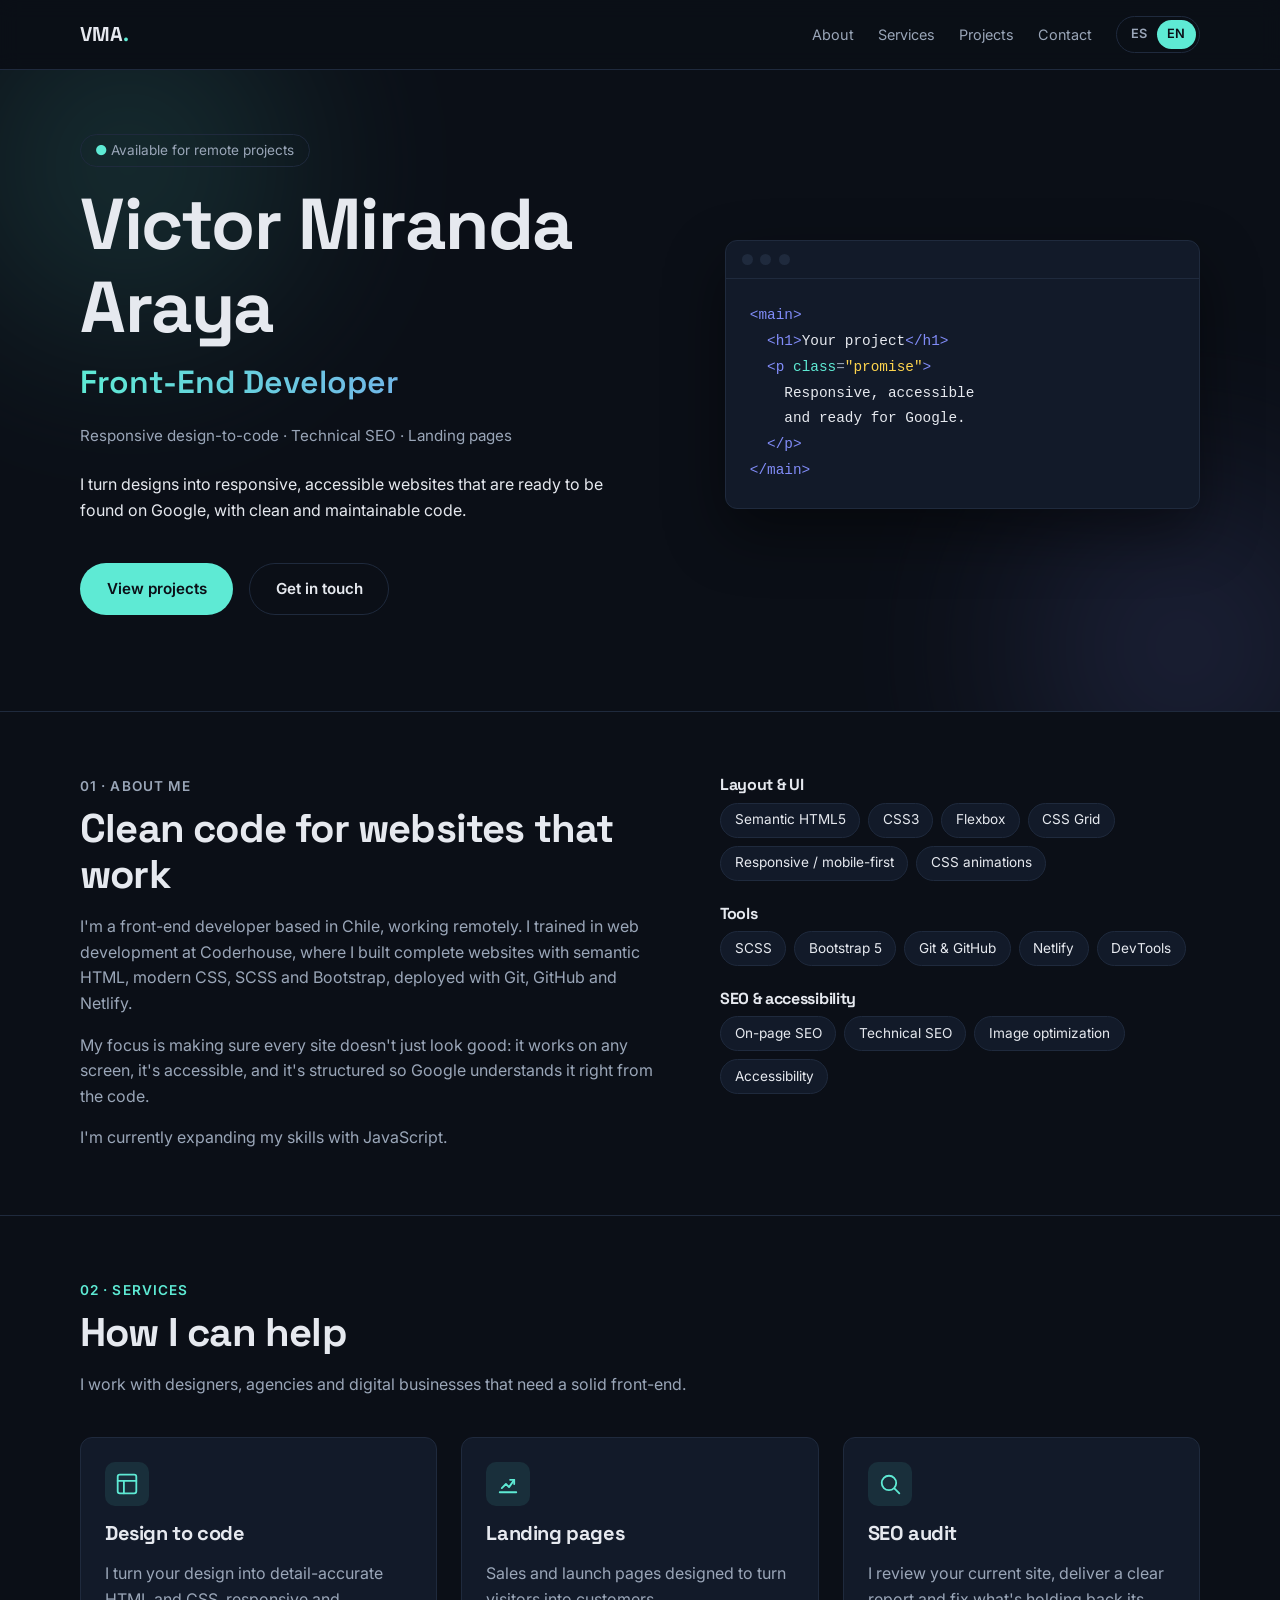
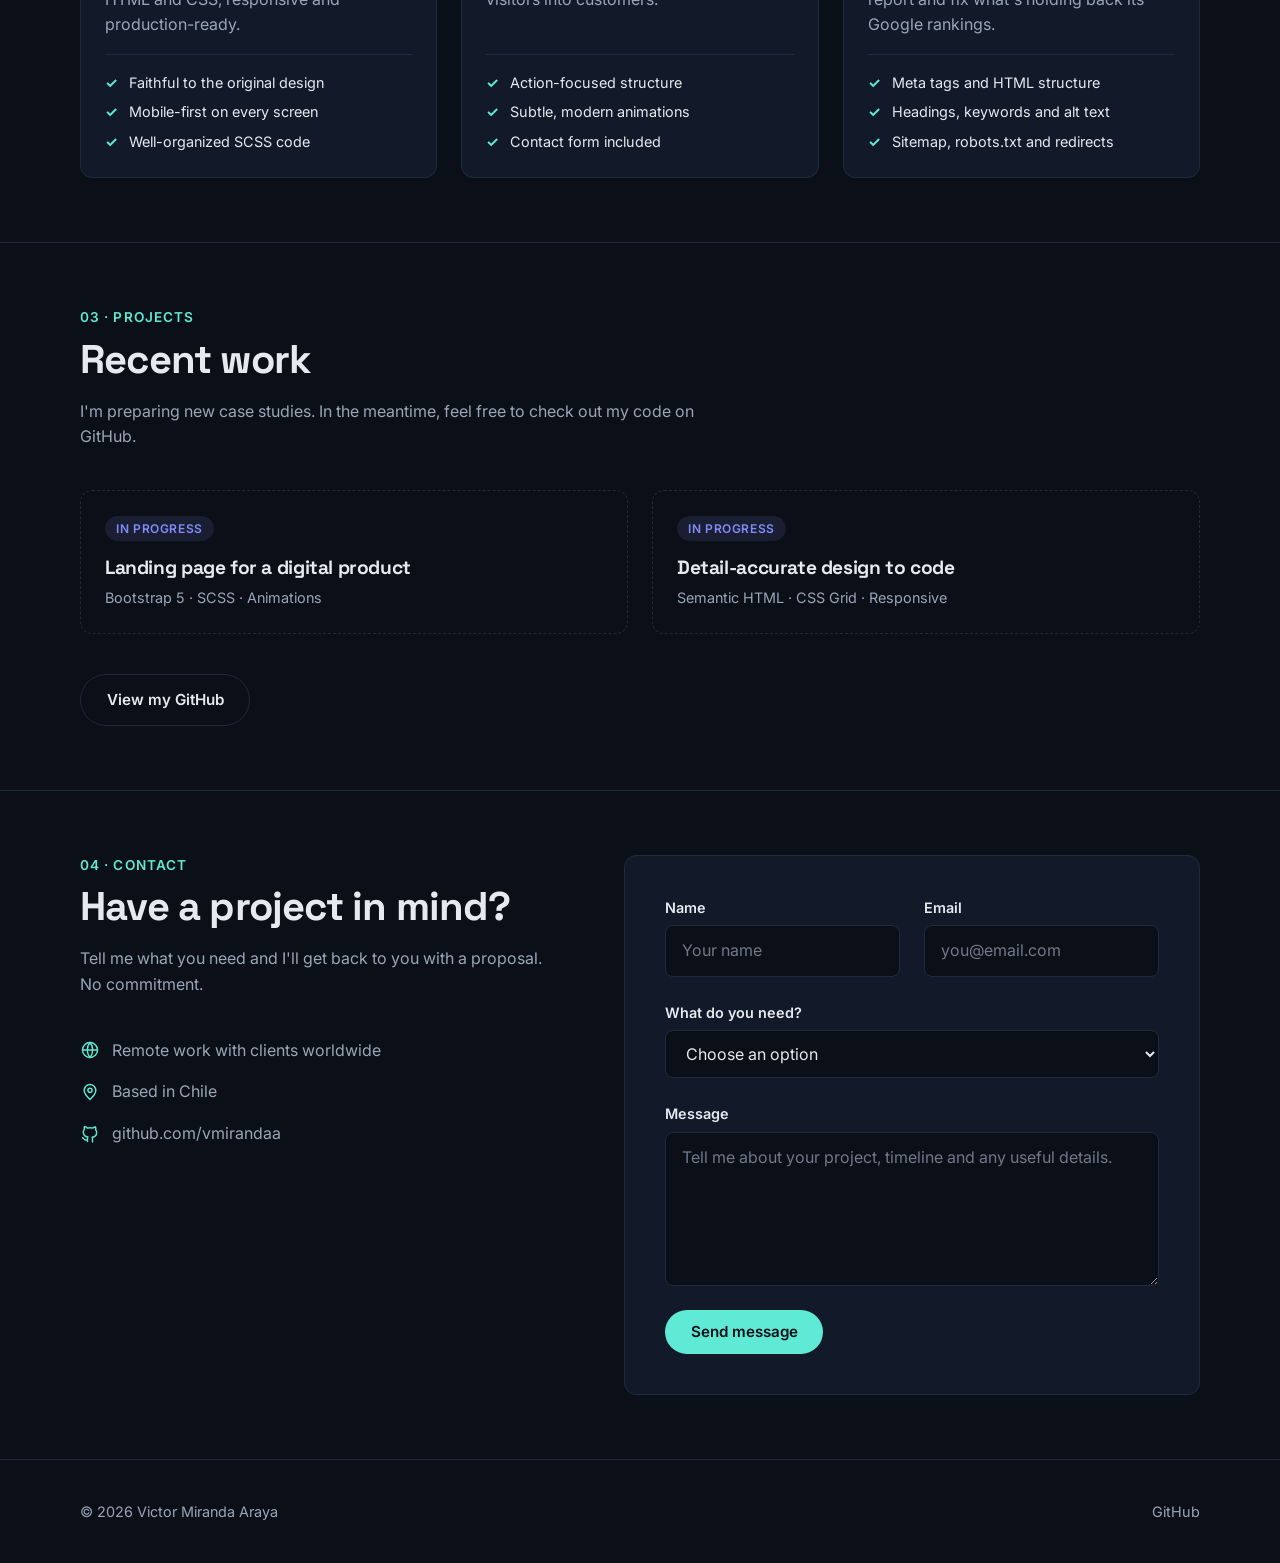
==== en/index.html @ b81e2615 "Agrega versión en inglés con selector de idioma Nueva página /en/ con todo el contenido traducido, s" ====
<!DOCTYPE html>
<html lang="en">
<head>
  <meta charset="UTF-8" />
  <meta name="viewport" content="width=device-width, initial-scale=1.0" />

  <!-- SEO -->
  <title>Victor Miranda Araya | Front-End Developer</title>
  <meta name="description" content="Victor Miranda Araya, front-end developer. Responsive design-to-code, landing pages and technical SEO for accessible websites that are ready to be found on Google." />
  <meta name="author" content="Victor Miranda Araya" />
  <!-- TODO: actualizar la URL cuando el sitio esté publicado en Netlify -->
  <link rel="canonical" href="https://victormiranda.netlify.app/en/" />
  <link rel="alternate" hreflang="es" href="https://victormiranda.netlify.app/" />
  <link rel="alternate" hreflang="en" href="https://victormiranda.netlify.app/en/" />
  <link rel="alternate" hreflang="x-default" href="https://victormiranda.netlify.app/" />

  <!-- Link preview (LinkedIn, WhatsApp, etc.) -->
  <meta property="og:type" content="website" />
  <meta property="og:title" content="Victor Miranda Araya | Front-End Developer" />
  <meta property="og:description" content="Responsive design-to-code, landing pages and technical SEO." />
  <meta property="og:url" content="https://victormiranda.netlify.app/en/" />
  <meta property="og:locale" content="en_US" />
  <meta property="og:locale:alternate" content="es_CL" />

  <meta name="theme-color" content="#0b0f17" />
  <link rel="icon" href="../img/favicon.svg" type="image/svg+xml" />

  <link rel="preconnect" href="https://fonts.googleapis.com" />
  <link rel="preconnect" href="https://fonts.gstatic.com" crossorigin />
  <link href="https://fonts.googleapis.com/css2?family=Inter:wght@400;600&family=Space+Grotesk:wght@600;700&display=swap" rel="stylesheet" />

  <link rel="stylesheet" href="https://unpkg.com/aos@2.3.4/dist/aos.css" />
  <link rel="stylesheet" href="../css/styles.css" />
</head>
<body>

  <header class="header">
    <div class="header__inner">
      <a href="#home" class="header__logo" aria-label="Victor Miranda Araya, back to top">VMA<span>.</span></a>
      <nav aria-label="Main navigation">
        <ul class="nav__list">
          <li><a href="#about" class="nav__link">About</a></li>
          <li><a href="#services" class="nav__link">Services</a></li>
          <li><a href="#projects" class="nav__link">Projects</a></li>
          <li><a href="#contact" class="nav__link">Contact</a></li>
        </ul>
      </nav>
      <div class="lang-switch">
        <a href="../" class="lang-switch__item" hreflang="es" lang="es" aria-label="Versión en español">ES</a>
        <span class="lang-switch__item lang-switch__item--active" aria-current="page">EN</span>
      </div>
    </div>
  </header>

  <main>
    <!-- ===== HERO ===== -->
    <section class="hero" id="home">
      <div class="hero__inner">
        <div class="hero__content">
          <p class="hero__eyebrow"><span>●</span> Available for remote projects</p>
          <h1 class="hero__title">Victor Miranda Araya</h1>
          <p class="hero__role">Front-End Developer</p>
          <p class="hero__specialties">Responsive design-to-code · Technical SEO · Landing pages</p>
          <div>
            <p class="hero__text">I turn designs into responsive, accessible websites that are ready to be found on Google, with clean and maintainable code.</p>
            <div class="hero__actions">
              <a href="#projects" class="btn btn--primary">View projects</a>
              <a href="#contact" class="btn btn--outline">Get in touch</a>
            </div>
          </div>
        </div>

        <div class="code-card" aria-hidden="true">
          <div class="code-card__bar"><span></span><span></span><span></span></div>
<pre><code><span class="tag">&lt;main&gt;</span>
  <span class="tag">&lt;h1&gt;</span><span class="txt">Your project</span><span class="tag">&lt;/h1&gt;</span>
  <span class="tag">&lt;p</span> <span class="attr">class</span>=<span class="str">"promise"</span><span class="tag">&gt;</span>
    <span class="txt">Responsive, accessible</span>
    <span class="txt">and ready for Google.</span>
  <span class="tag">&lt;/p&gt;</span>
<span class="tag">&lt;/main&gt;</span></code></pre>
        </div>
      </div>
    </section>

    <!-- ===== ABOUT ===== -->
    <section class="section" id="about">
      <div class="section__inner about">
        <div class="about__text">
          <p class="section__label" data-aos="fade-up">01 · About me</p>
          <h2 class="section__title" data-aos="fade-up">Clean code for websites that work</h2>
          <div data-aos="fade-up" data-aos-delay="100">
            <p>I'm a front-end developer based in Chile, working remotely. I trained in web development at Coderhouse, where I built complete websites with semantic HTML, modern CSS, SCSS and Bootstrap, deployed with Git, GitHub and Netlify.</p>
            <p>My focus is making sure every site doesn't just look good: it works on any screen, it's accessible, and it's structured so Google understands it right from the code.</p>
            <p>I'm currently expanding my skills with JavaScript.</p>
          </div>
        </div>

        <div class="about__skills" data-aos="fade-up" data-aos-delay="200">
          <div class="skill-group">
            <h3 class="skill-group__title">Layout &amp; UI</h3>
            <ul class="skill-group__list">
              <li>Semantic HTML5</li>
              <li>CSS3</li>
              <li>Flexbox</li>
              <li>CSS Grid</li>
              <li>Responsive / mobile-first</li>
              <li>CSS animations</li>
            </ul>
          </div>
          <div class="skill-group">
            <h3 class="skill-group__title">Tools</h3>
            <ul class="skill-group__list">
              <li>SCSS</li>
              <li>Bootstrap 5</li>
              <li>Git &amp; GitHub</li>
              <li>Netlify</li>
              <li>DevTools</li>
            </ul>
          </div>
          <div class="skill-group">
            <h3 class="skill-group__title">SEO &amp; accessibility</h3>
            <ul class="skill-group__list">
              <li>On-page SEO</li>
              <li>Technical SEO</li>
              <li>Image optimization</li>
              <li>Accessibility</li>
            </ul>
          </div>
        </div>
      </div>
    </section>

    <!-- ===== SERVICES ===== -->
    <section class="section" id="services">
      <div class="section__inner">
        <p class="section__label" data-aos="fade-up">02 · Services</p>
        <h2 class="section__title" data-aos="fade-up">How I can help</h2>
        <p class="section__lead" data-aos="fade-up" data-aos-delay="100">I work with designers, agencies and digital businesses that need a solid front-end.</p>

        <div class="services">
          <article class="service-card" data-aos="fade-up" data-aos-delay="100">
            <svg class="service-card__icon" viewBox="0 0 24 24" aria-hidden="true">
              <rect x="3" y="3" width="18" height="18" rx="2" />
              <path d="M3 9h18M9 21V9" />
            </svg>
            <h3 class="service-card__title">Design to code</h3>
            <p class="service-card__text">I turn your design into detail-accurate HTML and CSS, responsive and production-ready.</p>
            <ul class="service-card__list">
              <li>Faithful to the original design</li>
              <li>Mobile-first on every screen</li>
              <li>Well-organized SCSS code</li>
            </ul>
          </article>

          <article class="service-card" data-aos="fade-up" data-aos-delay="200">
            <svg class="service-card__icon" viewBox="0 0 24 24" aria-hidden="true">
              <path d="M4 20h16M6 16l4-4 3 3 5-7" />
              <path d="M14 8h4v4" />
            </svg>
            <h3 class="service-card__title">Landing pages</h3>
            <p class="service-card__text">Sales and launch pages designed to turn visitors into customers.</p>
            <ul class="service-card__list">
              <li>Action-focused structure</li>
              <li>Subtle, modern animations</li>
              <li>Contact form included</li>
            </ul>
          </article>

          <article class="service-card" data-aos="fade-up" data-aos-delay="300">
            <svg class="service-card__icon" viewBox="0 0 24 24" aria-hidden="true">
              <circle cx="11" cy="11" r="7" />
              <path d="M21 21l-4.5-4.5" />
            </svg>
            <h3 class="service-card__title">SEO audit</h3>
            <p class="service-card__text">I review your current site, deliver a clear report and fix what's holding back its Google rankings.</p>
            <ul class="service-card__list">
              <li>Meta tags and HTML structure</li>
              <li>Headings, keywords and alt text</li>
              <li>Sitemap, robots.txt and redirects</li>
            </ul>
          </article>
        </div>
      </div>
    </section>

    <!-- ===== PROJECTS ===== -->
    <section class="section" id="projects">
      <div class="section__inner">
        <p class="section__label" data-aos="fade-up">03 · Projects</p>
        <h2 class="section__title" data-aos="fade-up">Recent work</h2>
        <p class="section__lead" data-aos="fade-up" data-aos-delay="100">I'm preparing new case studies. In the meantime, feel free to check out my code on GitHub.</p>

        <div class="projects">
          <article class="project-card project-card--soon" data-aos="fade-up" data-aos-delay="100">
            <p class="project-card__tag">In progress</p>
            <h3 class="project-card__title">Landing page for a digital product</h3>
            <p class="project-card__text">Bootstrap 5 · SCSS · Animations</p>
          </article>
          <article class="project-card project-card--soon" data-aos="fade-up" data-aos-delay="200">
            <p class="project-card__tag">In progress</p>
            <h3 class="project-card__title">Detail-accurate design to code</h3>
            <p class="project-card__text">Semantic HTML · CSS Grid · Responsive</p>
          </article>
        </div>

        <a href="https://github.com/vmirandaa" class="btn btn--outline projects__cta" target="_blank" rel="noopener noreferrer" data-aos="fade-up">View my GitHub</a>
      </div>
    </section>

    <!-- ===== CONTACT ===== -->
    <section class="section" id="contact">
      <div class="section__inner contact">
        <div class="contact__info">
          <p class="section__label" data-aos="fade-up">04 · Contact</p>
          <h2 class="section__title" data-aos="fade-up">Have a project in mind?</h2>
          <p class="section__lead" data-aos="fade-up" data-aos-delay="100">Tell me what you need and I'll get back to you with a proposal. No commitment.</p>

          <ul class="contact__details" data-aos="fade-up" data-aos-delay="200">
            <li>
              <svg viewBox="0 0 24 24" aria-hidden="true"><circle cx="12" cy="12" r="9" /><path d="M3 12h18M12 3a14 14 0 0 1 0 18M12 3a14 14 0 0 0 0 18" /></svg>
              <span>Remote work with clients worldwide</span>
            </li>
            <li>
              <svg viewBox="0 0 24 24" aria-hidden="true"><path d="M12 21s-7-6.2-7-11a7 7 0 0 1 14 0c0 4.8-7 11-7 11z" /><circle cx="12" cy="10" r="2.5" /></svg>
              <span>Based in Chile</span>
            </li>
            <li>
              <svg viewBox="0 0 24 24" aria-hidden="true"><path d="M9 19c-4 1.5-4-2-6-2.5m12 5v-3.5c0-1 .1-1.4-.5-2 2.8-.3 5.5-1.4 5.5-6a4.6 4.6 0 0 0-1.3-3.2 4.2 4.2 0 0 0-.1-3.2s-1.1-.3-3.5 1.3a12 12 0 0 0-6.2 0C6.5 2.8 5.4 3.1 5.4 3.1a4.2 4.2 0 0 0-.1 3.2A4.6 4.6 0 0 0 4 9.5c0 4.6 2.7 5.7 5.5 6-.6.6-.6 1.2-.5 2V21" /></svg>
              <a href="https://github.com/vmirandaa" target="_blank" rel="noopener noreferrer">github.com/vmirandaa</a>
            </li>
          </ul>
        </div>

        <!-- Mismo formulario de Formspree; el asunto indica que viene de la versión en inglés -->
        <form class="contact-form" action="https://formspree.io/f/mbgoowod" method="post" data-aos="fade-up" data-aos-delay="200">
          <input type="hidden" name="_subject" value="New message from portfolio (EN)" />
          <input type="text" name="_gotcha" class="contact-form__trap" tabindex="-1" autocomplete="off" aria-hidden="true" />

          <div class="contact-form__row">
            <div class="contact-form__field">
              <label for="name">Name</label>
              <input type="text" id="name" name="name" autocomplete="name" placeholder="Your name" required />
            </div>
            <div class="contact-form__field">
              <label for="email">Email</label>
              <input type="email" id="email" name="email" autocomplete="email" placeholder="you@email.com" required />
            </div>
          </div>

          <div class="contact-form__field">
            <label for="service">What do you need?</label>
            <select id="service" name="service" required>
              <option value="" disabled selected>Choose an option</option>
              <option>Design to code</option>
              <option>Landing page</option>
              <option>SEO audit</option>
              <option>Other</option>
            </select>
          </div>

          <div class="contact-form__field">
            <label for="message">Message</label>
            <textarea id="message" name="message" rows="5" placeholder="Tell me about your project, timeline and any useful details." required></textarea>
          </div>

          <button type="submit" class="btn btn--primary contact-form__submit">Send message</button>
        </form>
      </div>
    </section>
  </main>

  <footer class="footer">
    <div class="footer__inner">
      <p>&copy; 2026 Victor Miranda Araya</p>
      <a href="https://github.com/vmirandaa" class="footer__link" target="_blank" rel="noopener noreferrer">GitHub</a>
    </div>
  </footer>

  <script src="https://unpkg.com/aos@2.3.4/dist/aos.js"></script>
  <script>
    AOS.init({ once: true, duration: 600, easing: 'ease-out' });
  </script>
</body>
</html>
---- css/styles.css ----
@charset "UTF-8";
*,
*::before,
*::after {
  margin: 0;
  padding: 0;
  box-sizing: border-box;
}

html {
  scroll-behavior: smooth;
  scroll-padding-top: 5rem;
}

body {
  font-family: "Inter", system-ui, sans-serif;
  font-size: 1rem;
  line-height: 1.6;
  color: #e6e9ef;
  background-color: #0b0f17;
  -webkit-font-smoothing: antialiased;
}

h1,
h2,
h3 {
  font-family: "Space Grotesk", system-ui, sans-serif;
  line-height: 1.15;
  letter-spacing: -0.02em;
}

img,
svg {
  display: block;
  max-width: 100%;
}

a {
  color: inherit;
  text-decoration: none;
}

:focus-visible {
  outline: 2px solid #5eead4;
  outline-offset: 3px;
  border-radius: 4px;
}

.container {
  width: min(100% - 2rem, 1120px);
  margin-inline: auto;
}

.visually-hidden {
  position: absolute;
  width: 1px;
  height: 1px;
  overflow: hidden;
  clip: rect(0 0 0 0);
  white-space: nowrap;
}

.btn {
  display: inline-block;
  padding: 0.8rem 1.6rem;
  border-radius: 999px;
  font-weight: 600;
  font-size: 0.95rem;
  border: 1px solid transparent;
  transition: transform 250ms ease-out, background-color 250ms ease-out, border-color 250ms ease-out, box-shadow 250ms ease-out;
}
.btn:hover, .btn:focus-visible {
  transform: translateY(-2px);
}
.btn:active {
  transform: translateY(0);
}
.btn--primary {
  background-color: #5eead4;
  color: #0b0f17;
}
.btn--primary:hover, .btn--primary:focus-visible {
  box-shadow: 0 8px 24px rgba(94, 234, 212, 0.25);
}
.btn--outline {
  border-color: #1f2a3d;
  color: #e6e9ef;
}
.btn--outline:hover, .btn--outline:focus-visible {
  border-color: #5eead4;
}

@media (prefers-reduced-motion: reduce) {
  *,
  *::before,
  *::after {
    animation-duration: 0.01ms !important;
    animation-iteration-count: 1 !important;
    transition-duration: 0.01ms !important;
    scroll-behavior: auto !important;
  }
}
.header {
  position: sticky;
  top: 0;
  z-index: 10;
  background-color: rgba(11, 15, 23, 0.8);
  backdrop-filter: blur(10px);
  border-bottom: 1px solid #1f2a3d;
}
.header__inner {
  width: min(100% - 2rem, 1120px);
  margin-inline: auto;
  display: flex;
  flex-wrap: wrap;
  justify-content: space-between;
  align-items: center;
  gap: 0.5rem 1.5rem;
  padding-block: 1rem;
}
.header__logo {
  font-family: "Space Grotesk", system-ui, sans-serif;
  font-weight: 700;
  font-size: 1.25rem;
}
.header__logo span {
  color: #5eead4;
}

.header__inner > nav {
  order: 3;
  flex-basis: 100%;
}
@media (min-width: 768px) {
  .header__inner > nav {
    order: 2;
    flex-basis: auto;
    margin-left: auto;
  }
}

.lang-switch {
  order: 2;
  display: flex;
  padding: 0.2rem;
  border: 1px solid #1f2a3d;
  border-radius: 999px;
  font-size: 0.8rem;
  font-weight: 600;
}
@media (min-width: 768px) {
  .lang-switch {
    order: 3;
  }
}
.lang-switch__item {
  padding: 0.25rem 0.65rem;
  border-radius: 999px;
  color: #9aa6b8;
  transition: color 250ms ease-out, background-color 250ms ease-out;
}
.lang-switch__item:hover, .lang-switch__item:focus-visible {
  color: #e6e9ef;
}
.lang-switch__item--active {
  background-color: #5eead4;
  color: #0b0f17;
}
.lang-switch__item--active:hover {
  color: #0b0f17;
}

.nav__list {
  display: flex;
  flex-wrap: wrap;
  gap: 0.5rem 1.5rem;
  list-style: none;
}
.nav__link {
  font-size: 0.9rem;
  color: #9aa6b8;
  transition: color 250ms ease-out;
}
.nav__link:hover, .nav__link:focus-visible {
  color: #e6e9ef;
}

.hero {
  position: relative;
  overflow: hidden;
  padding-block: 4rem 6rem;
}
.hero::before, .hero::after {
  content: "";
  position: absolute;
  z-index: -1;
  width: 32rem;
  height: 32rem;
  border-radius: 50%;
  filter: blur(80px);
  opacity: 0.18;
  animation: float 14s ease-in-out infinite;
}
.hero::before {
  top: -10rem;
  left: -8rem;
  background: radial-gradient(circle, #5eead4, transparent 70%);
}
.hero::after {
  bottom: -12rem;
  right: -10rem;
  background: radial-gradient(circle, #818cf8, transparent 70%);
  animation-delay: -7s;
}
.hero__inner {
  width: min(100% - 2rem, 1120px);
  margin-inline: auto;
  display: grid;
  gap: 2.5rem;
  align-items: center;
}
@media (min-width: 1024px) {
  .hero__inner {
    grid-template-columns: 1.1fr 0.9fr;
    gap: 4rem;
  }
}
.hero__content > * {
  opacity: 0;
  animation: fade-in-up 600ms ease-out forwards;
}
.hero__content > *:nth-child(1) {
  animation-delay: 100ms;
}
.hero__content > *:nth-child(2) {
  animation-delay: 200ms;
}
.hero__content > *:nth-child(3) {
  animation-delay: 300ms;
}
.hero__content > *:nth-child(4) {
  animation-delay: 400ms;
}
.hero__content > *:nth-child(5) {
  animation-delay: 500ms;
}
.hero__eyebrow {
  display: inline-block;
  margin-bottom: 1rem;
  padding: 0.3rem 0.9rem;
  border: 1px solid #1f2a3d;
  border-radius: 999px;
  font-size: 0.85rem;
  color: #9aa6b8;
}
.hero__eyebrow span {
  color: #5eead4;
}
.hero__title {
  font-size: clamp(2.75rem, 8vw, 4.5rem);
  margin-bottom: 0.5rem;
}
.hero__role {
  font-family: "Space Grotesk", system-ui, sans-serif;
  font-size: clamp(1.4rem, 4vw, 2rem);
  font-weight: 600;
  margin-bottom: 1rem;
  background: linear-gradient(90deg, #5eead4, #818cf8);
  -webkit-background-clip: text;
  background-clip: text;
  color: transparent;
}
.hero__specialties {
  font-size: 0.95rem;
  color: #9aa6b8;
  margin-bottom: 1.5rem;
}
.hero__text {
  max-width: 34rem;
  margin-bottom: 2.5rem;
}
.hero__actions {
  display: flex;
  flex-wrap: wrap;
  gap: 1rem;
}

.code-card {
  background-color: #121a29;
  border: 1px solid #1f2a3d;
  border-radius: 12px;
  box-shadow: 0 24px 60px rgba(0, 0, 0, 0.45);
  overflow: hidden;
  opacity: 0;
  animation: fade-in-up 700ms ease-out 500ms forwards;
  transition: transform 400ms ease-out;
}
@media (min-width: 1024px) {
  .code-card {
    transform: perspective(1000px) rotateY(-8deg);
  }
  .code-card:hover {
    transform: perspective(1000px) rotateY(0deg);
  }
}
.code-card__bar {
  display: flex;
  gap: 0.45rem;
  padding: 0.8rem 1rem;
  border-bottom: 1px solid #1f2a3d;
}
.code-card__bar span {
  width: 0.7rem;
  height: 0.7rem;
  border-radius: 50%;
  background-color: #1f2a3d;
}
.code-card pre {
  padding: 1.5rem;
  overflow-x: auto;
  font-family: "Consolas", "Courier New", monospace;
  font-size: 0.9rem;
  line-height: 1.8;
  color: #9aa6b8;
}
.code-card .tag {
  color: #818cf8;
}
.code-card .attr {
  color: #5eead4;
}
.code-card .str {
  color: #fcd34d;
}
.code-card .txt {
  color: #e6e9ef;
}

@keyframes fade-in-up {
  from {
    opacity: 0;
    transform: translateY(20px);
  }
  to {
    opacity: 1;
    transform: translateY(0);
  }
}
@keyframes float {
  0%, 100% {
    transform: translate(0, 0);
  }
  50% {
    transform: translate(3rem, 2rem);
  }
}
.section {
  padding-block: 4rem;
  border-top: 1px solid #1f2a3d;
}
.section__inner {
  width: min(100% - 2rem, 1120px);
  margin-inline: auto;
}
.section__label {
  font-size: 0.85rem;
  font-weight: 600;
  letter-spacing: 0.08em;
  text-transform: uppercase;
  color: #5eead4;
  margin-bottom: 0.5rem;
}
.section__title {
  font-size: clamp(1.75rem, 5vw, 2.5rem);
  margin-bottom: 1rem;
}
.section__lead {
  color: #9aa6b8;
  max-width: 40rem;
}

.about {
  display: grid;
  gap: 2.5rem;
}
@media (min-width: 1024px) {
  .about {
    grid-template-columns: 1.2fr 1fr;
    gap: 4rem;
    align-items: start;
  }
}
.about__text p {
  color: #9aa6b8;
  max-width: 38rem;
}
.about__text p + p {
  margin-top: 1rem;
}
.about__skills {
  display: grid;
  gap: 1.5rem;
}

.skill-group__title {
  font-size: 1rem;
  margin-bottom: 0.5rem;
}
.skill-group__list {
  display: flex;
  flex-wrap: wrap;
  gap: 0.5rem;
  list-style: none;
}
.skill-group__list li {
  padding: 0.35rem 0.85rem;
  font-size: 0.85rem;
  background-color: #121a29;
  border: 1px solid #1f2a3d;
  border-radius: 999px;
  transition: border-color 250ms ease-out, color 250ms ease-out;
}
.skill-group__list li:hover {
  border-color: #5eead4;
  color: #5eead4;
}

.services {
  display: grid;
  grid-template-columns: repeat(auto-fit, minmax(min(100%, 300px), 1fr));
  gap: 1.5rem;
  margin-top: 2.5rem;
}

.service-card {
  display: flex;
  flex-direction: column;
  gap: 1rem;
  padding: 1.5rem;
  background-color: #121a29;
  border: 1px solid #1f2a3d;
  border-radius: 12px;
  transition: transform 250ms ease-out, border-color 250ms ease-out, box-shadow 250ms ease-out;
}
.service-card:hover {
  transform: translateY(-6px);
  border-color: rgba(94, 234, 212, 0.5);
  box-shadow: 0 16px 40px rgba(0, 0, 0, 0.35);
}
.service-card__icon {
  width: 2.75rem;
  height: 2.75rem;
  padding: 0.6rem;
  border-radius: 10px;
  background-color: rgba(94, 234, 212, 0.1);
  fill: none;
  stroke: #5eead4;
  stroke-width: 1.75;
  stroke-linecap: round;
  stroke-linejoin: round;
}
.service-card__title {
  font-size: 1.25rem;
}
.service-card__text {
  color: #9aa6b8;
}
.service-card__list {
  list-style: none;
  margin-top: auto;
  padding-top: 1rem;
  border-top: 1px solid #1f2a3d;
  font-size: 0.9rem;
}
.service-card__list li {
  position: relative;
  padding-left: 1.5rem;
}
.service-card__list li + li {
  margin-top: 0.4rem;
}
.service-card__list li::before {
  content: "✓";
  position: absolute;
  left: 0;
  color: #5eead4;
  font-weight: 700;
}

.projects {
  display: grid;
  grid-template-columns: repeat(auto-fit, minmax(min(100%, 320px), 1fr));
  gap: 1.5rem;
  margin-top: 2.5rem;
}
.projects__cta {
  margin-top: 2.5rem;
}

.project-card {
  padding: 1.5rem;
  background-color: #121a29;
  border: 1px solid #1f2a3d;
  border-radius: 12px;
}
.project-card--soon {
  background-color: transparent;
  border-style: dashed;
}
.project-card__tag {
  display: inline-block;
  margin-bottom: 1rem;
  padding: 0.2rem 0.7rem;
  font-size: 0.75rem;
  font-weight: 600;
  letter-spacing: 0.05em;
  text-transform: uppercase;
  color: #818cf8;
  background-color: rgba(129, 140, 248, 0.12);
  border-radius: 999px;
}
.project-card__title {
  font-size: 1.2rem;
  margin-bottom: 0.4rem;
}
.project-card__text {
  font-size: 0.9rem;
  color: #9aa6b8;
}

.contact {
  display: grid;
  gap: 2.5rem;
}
@media (min-width: 1024px) {
  .contact {
    grid-template-columns: 1fr 1.2fr;
    gap: 4rem;
    align-items: start;
  }
}
.contact__details {
  list-style: none;
  margin-top: 2.5rem;
  display: grid;
  gap: 1rem;
}
.contact__details li {
  display: flex;
  align-items: center;
  gap: 0.75rem;
  color: #9aa6b8;
}
.contact__details svg {
  flex-shrink: 0;
  width: 1.25rem;
  height: 1.25rem;
  fill: none;
  stroke: #5eead4;
  stroke-width: 1.75;
  stroke-linecap: round;
  stroke-linejoin: round;
}
.contact__details a {
  transition: color 250ms ease-out;
}
.contact__details a:hover, .contact__details a:focus-visible {
  color: #5eead4;
}

.contact-form {
  display: grid;
  gap: 1.5rem;
  padding: 1.5rem;
  background-color: #121a29;
  border: 1px solid #1f2a3d;
  border-radius: 12px;
}
@media (min-width: 768px) {
  .contact-form {
    padding: 2.5rem;
  }
}
.contact-form__row {
  display: grid;
  gap: 1.5rem;
}
@media (min-width: 768px) {
  .contact-form__row {
    grid-template-columns: 1fr 1fr;
  }
}
.contact-form__field {
  display: grid;
  gap: 0.4rem;
}
.contact-form__field label {
  font-size: 0.9rem;
  font-weight: 600;
}
.contact-form__field input,
.contact-form__field select,
.contact-form__field textarea {
  width: 100%;
  padding: 0.75rem 1rem;
  font: inherit;
  color: #e6e9ef;
  background-color: #0b0f17;
  border: 1px solid #1f2a3d;
  border-radius: 8px;
  transition: border-color 250ms ease-out, box-shadow 250ms ease-out;
}
.contact-form__field input::placeholder,
.contact-form__field select::placeholder,
.contact-form__field textarea::placeholder {
  color: rgba(154, 166, 184, 0.7);
}
.contact-form__field input:focus,
.contact-form__field select:focus,
.contact-form__field textarea:focus {
  outline: none;
  border-color: #5eead4;
  box-shadow: 0 0 0 3px rgba(94, 234, 212, 0.2);
}
.contact-form__field input:user-invalid,
.contact-form__field select:user-invalid,
.contact-form__field textarea:user-invalid {
  border-color: #f87171;
}
.contact-form__field select {
  cursor: pointer;
}
.contact-form__field textarea {
  resize: vertical;
  min-height: 8rem;
}
.contact-form__submit {
  justify-self: start;
  border: none;
  cursor: pointer;
  font-family: inherit;
}
.contact-form__trap {
  position: absolute;
  left: -9999px;
}

.footer {
  border-top: 1px solid #1f2a3d;
  padding-block: 2.5rem;
}
.footer__inner {
  width: min(100% - 2rem, 1120px);
  margin-inline: auto;
  display: flex;
  flex-direction: column;
  align-items: center;
  gap: 1rem;
  text-align: center;
  font-size: 0.9rem;
  color: #9aa6b8;
}
@media (min-width: 768px) {
  .footer__inner {
    flex-direction: row;
    justify-content: space-between;
  }
}
.footer__link {
  transition: color 250ms ease-out;
}
.footer__link:hover, .footer__link:focus-visible {
  color: #5eead4;
}
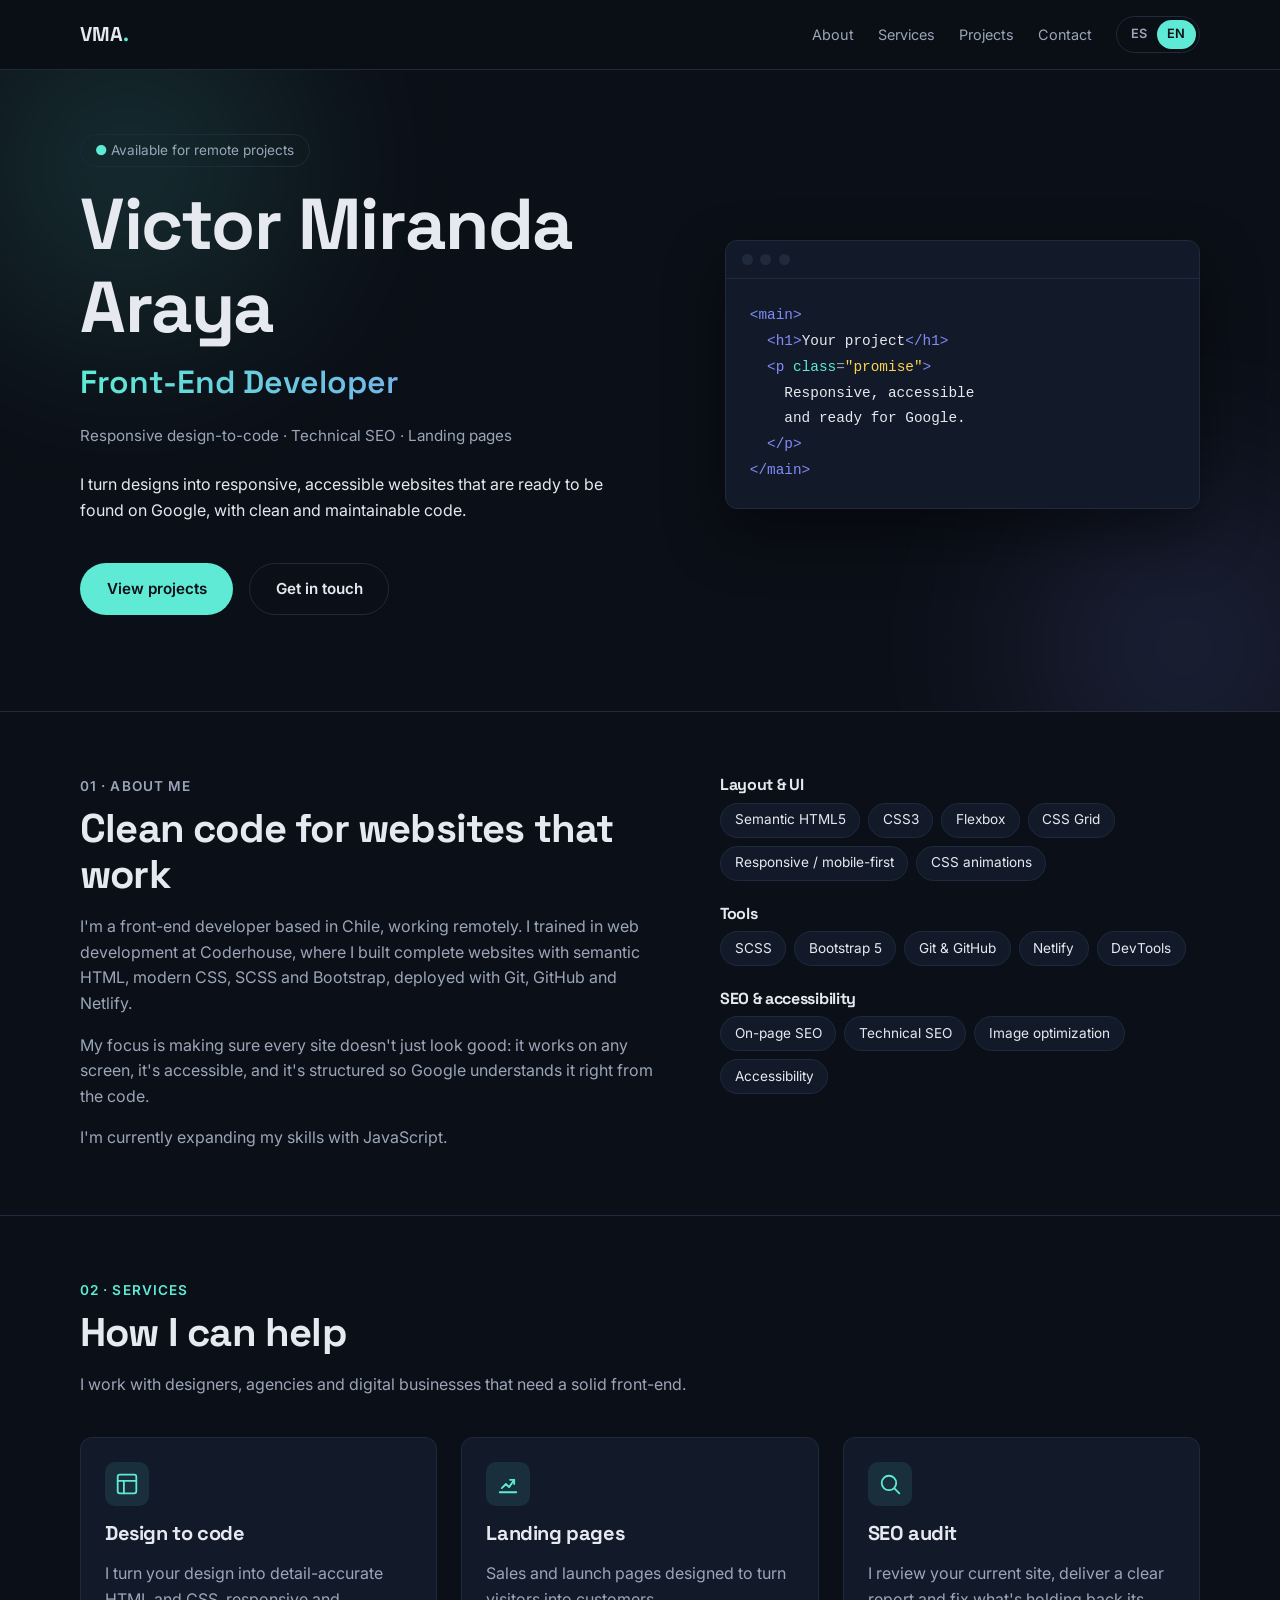
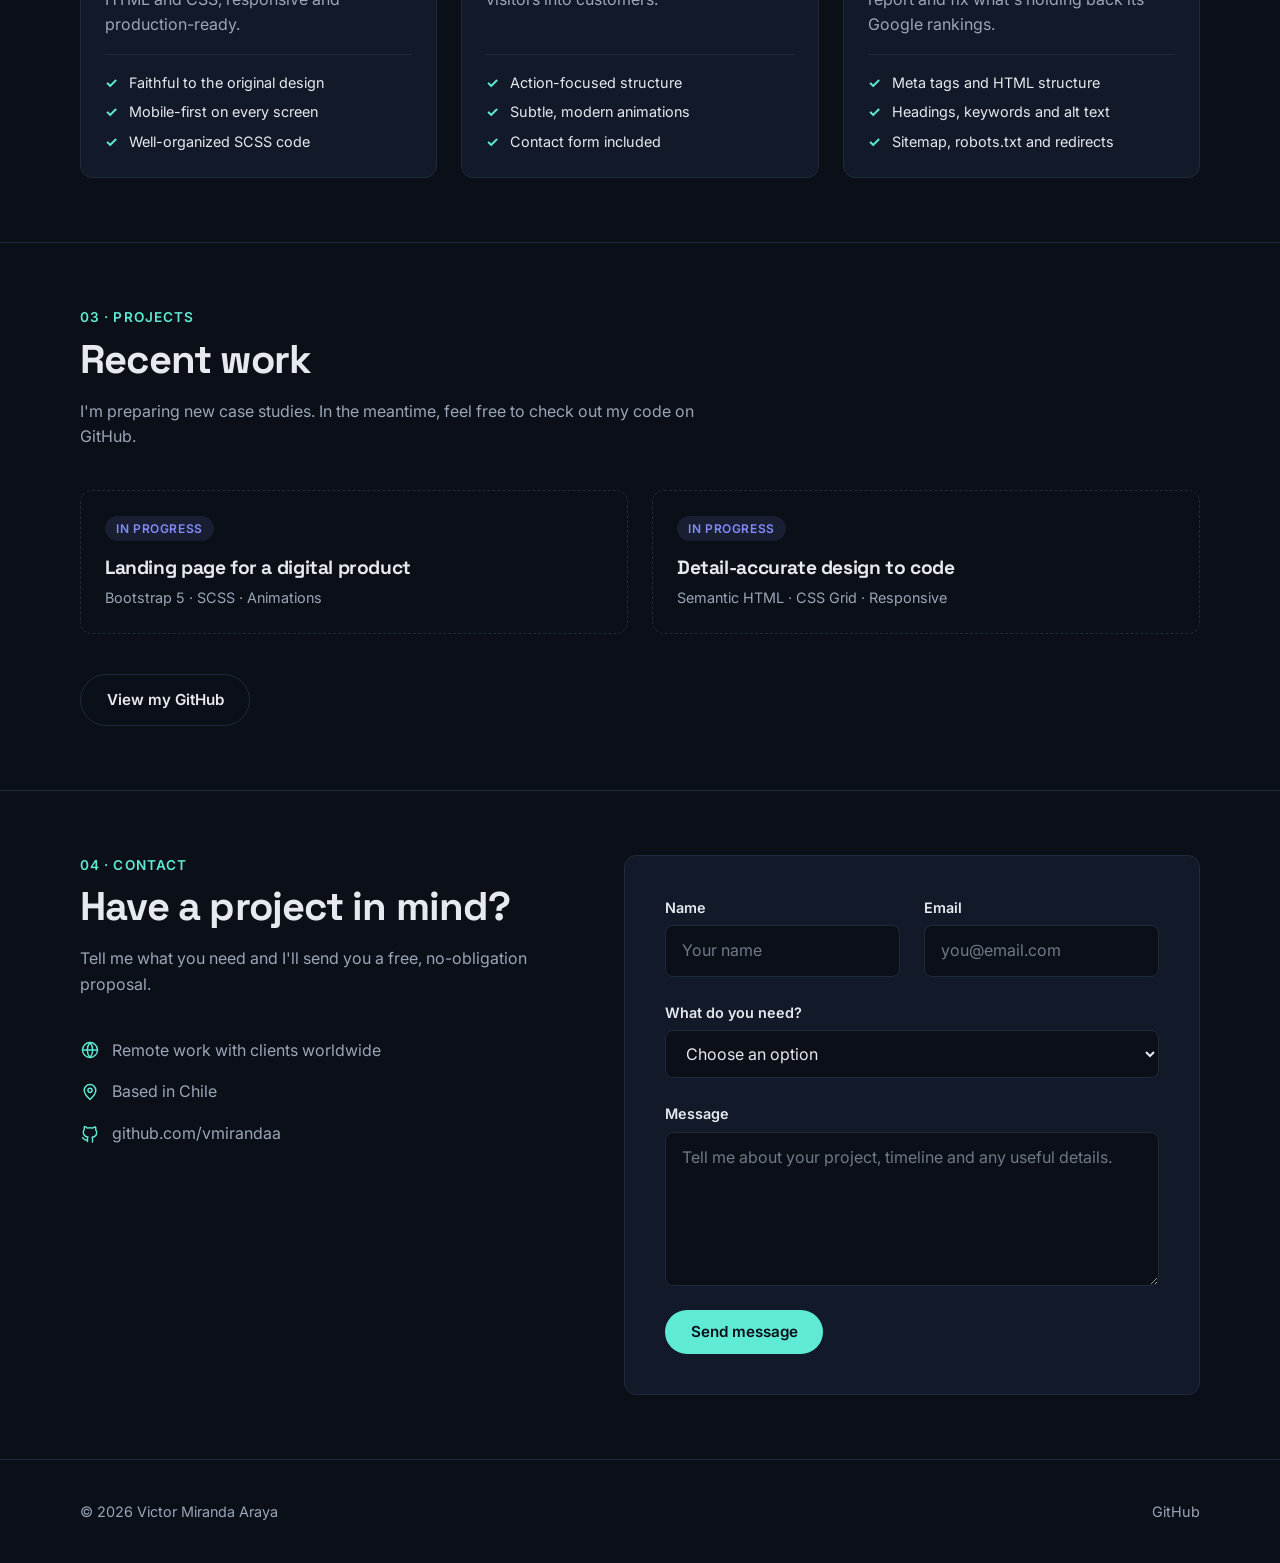
==== commit da1051f1: "Mejora redacción del texto de contacto en inglés Co-Authored-By: Claude Opus 5.5 <noreply@anthropic." ====
--- a/en/index.html
+++ b/en/index.html
@@ -214,7 +214,7 @@
         <div class="contact__info">
           <p class="section__label" data-aos="fade-up">04 · Contact</p>
           <h2 class="section__title" data-aos="fade-up">Have a project in mind?</h2>
-          <p class="section__lead" data-aos="fade-up" data-aos-delay="100">Tell me what you need and I'll get back to you with a proposal. No commitment.</p>
+          <p class="section__lead" data-aos="fade-up" data-aos-delay="100">Tell me what you need and I'll send you a free, no-obligation proposal.</p>
 
           <ul class="contact__details" data-aos="fade-up" data-aos-delay="200">
             <li>
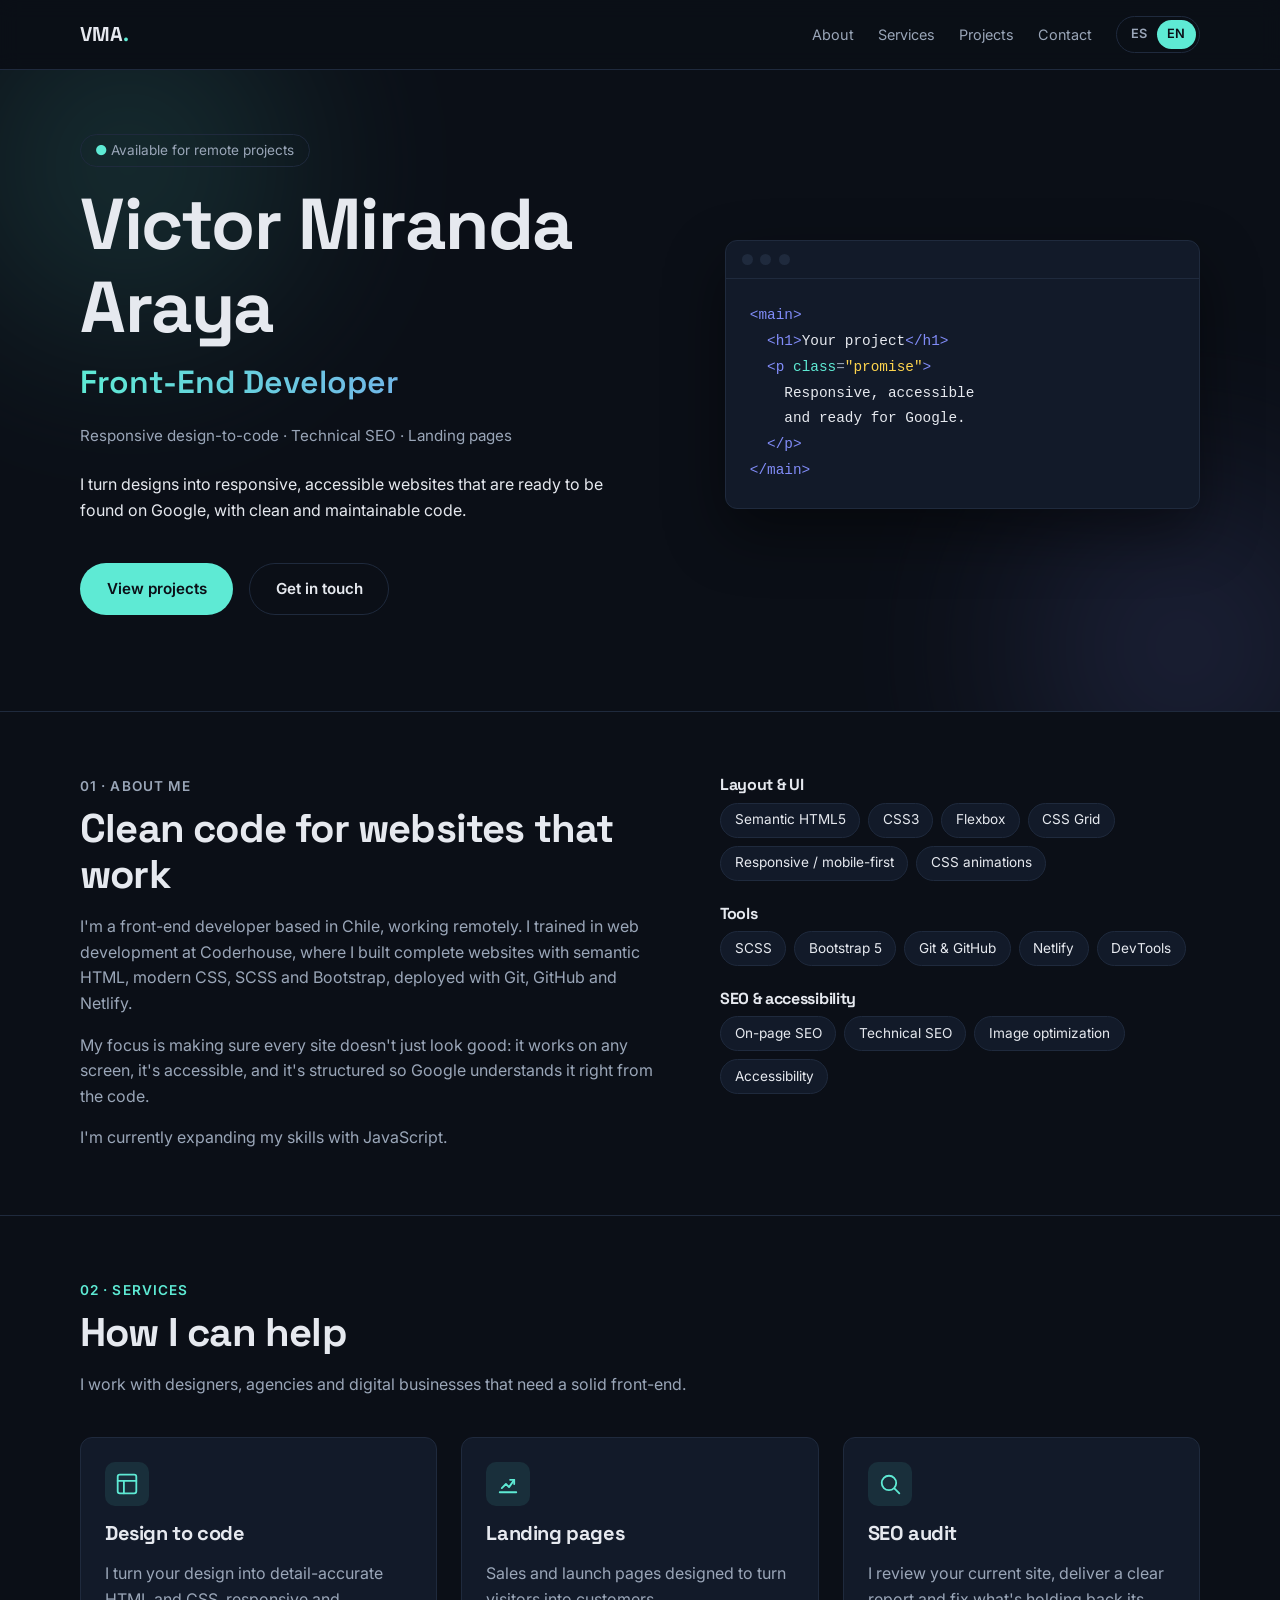
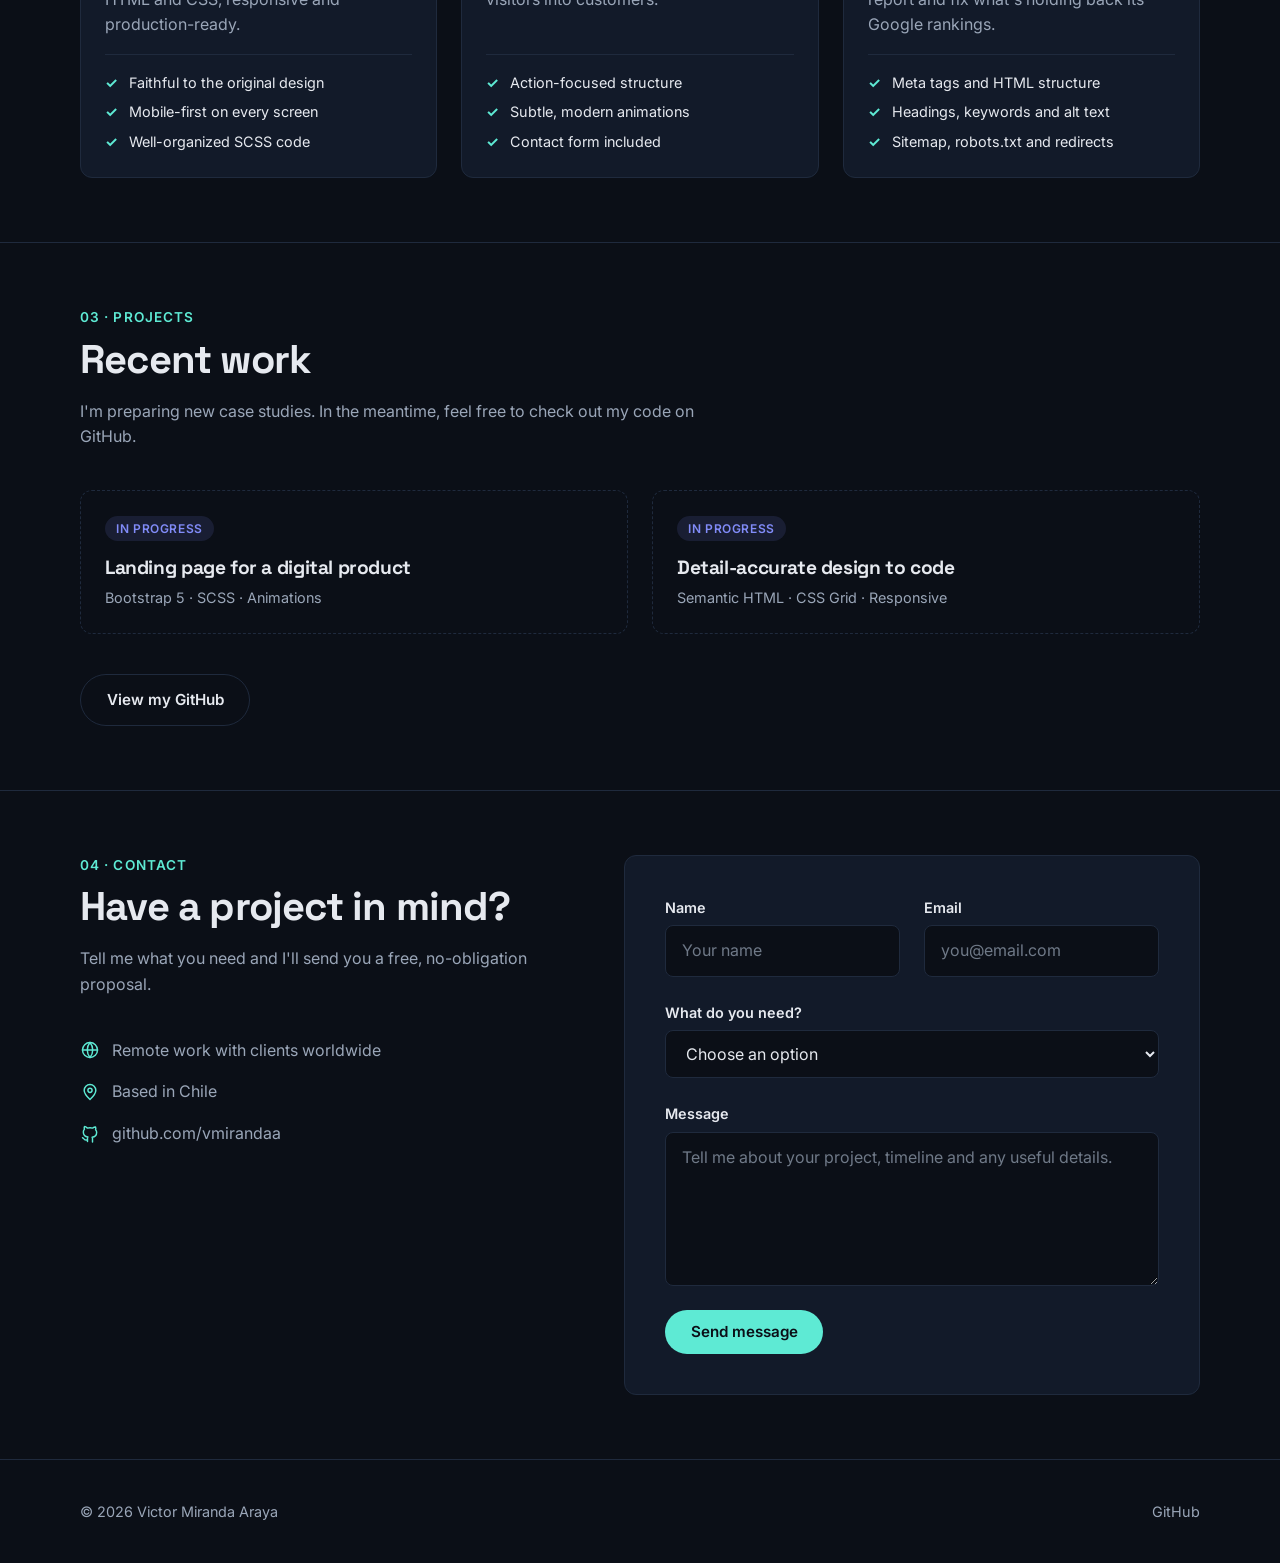
==== commit 99e6cc32: "Usa la URL definitiva vma-dev.netlify.app en SEO Actualiza canonical, hreflang, Open Graph, sitemap " ====
--- a/en/index.html
+++ b/en/index.html
@@ -8,17 +8,16 @@
   <title>Victor Miranda Araya | Front-End Developer</title>
   <meta name="description" content="Victor Miranda Araya, front-end developer. Responsive design-to-code, landing pages and technical SEO for accessible websites that are ready to be found on Google." />
   <meta name="author" content="Victor Miranda Araya" />
-  <!-- TODO: actualizar la URL cuando el sitio esté publicado en Netlify -->
-  <link rel="canonical" href="https://victormiranda.netlify.app/en/" />
-  <link rel="alternate" hreflang="es" href="https://victormiranda.netlify.app/" />
-  <link rel="alternate" hreflang="en" href="https://victormiranda.netlify.app/en/" />
-  <link rel="alternate" hreflang="x-default" href="https://victormiranda.netlify.app/" />
+  <link rel="canonical" href="https://vma-dev.netlify.app/en/" />
+  <link rel="alternate" hreflang="es" href="https://vma-dev.netlify.app/" />
+  <link rel="alternate" hreflang="en" href="https://vma-dev.netlify.app/en/" />
+  <link rel="alternate" hreflang="x-default" href="https://vma-dev.netlify.app/" />
 
   <!-- Link preview (LinkedIn, WhatsApp, etc.) -->
   <meta property="og:type" content="website" />
   <meta property="og:title" content="Victor Miranda Araya | Front-End Developer" />
   <meta property="og:description" content="Responsive design-to-code, landing pages and technical SEO." />
-  <meta property="og:url" content="https://victormiranda.netlify.app/en/" />
+  <meta property="og:url" content="https://vma-dev.netlify.app/en/" />
   <meta property="og:locale" content="en_US" />
   <meta property="og:locale:alternate" content="es_CL" />
 
